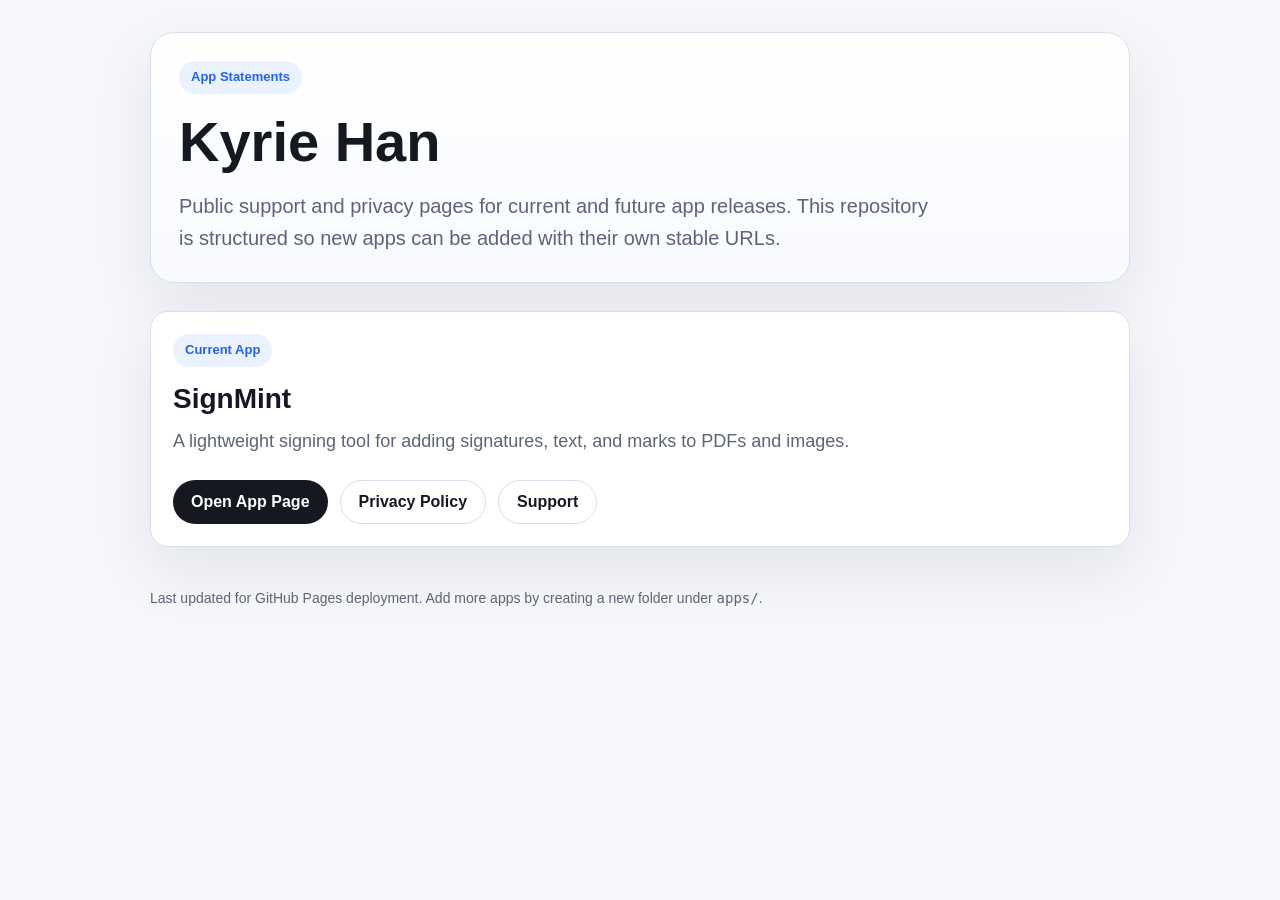
==== index.html @ ff6e24cd "first commit" ====
<!DOCTYPE html>
<html lang="en">
  <head>
    <meta charset="UTF-8" />
    <meta name="viewport" content="width=device-width, initial-scale=1.0" />
    <title>Kyrie Han App Statements</title>
    <meta
      name="description"
      content="Support pages and privacy policy statements for apps published by Kyrie Han."
    />
    <link rel="stylesheet" href="./assets/site.css" />
  </head>
  <body>
    <main class="page">
      <section class="hero">
        <div class="eyebrow">App Statements</div>
        <h1>Kyrie Han</h1>
        <p class="lead">
          Public support and privacy pages for current and future app releases.
          This repository is structured so new apps can be added with their own
          stable URLs.
        </p>
      </section>

      <section class="section">
        <div class="grid">
          <article class="panel">
            <div class="eyebrow">Current App</div>
            <h2 style="margin-top: 16px">SignMint</h2>
            <p class="lead" style="margin-top: 12px; font-size: 18px">
              A lightweight signing tool for adding signatures, text, and marks
              to PDFs and images.
            </p>
            <div class="quick-links">
              <a class="button" href="./apps/signmint/">Open App Page</a>
              <a class="button-secondary" href="./apps/signmint/privacy/"
                >Privacy Policy</a
              >
              <a class="button-secondary" href="./apps/signmint/support/"
                >Support</a
              >
            </div>
          </article>
        </div>
      </section>

      <footer class="footer">
        Last updated for GitHub Pages deployment. Add more apps by creating a new
        folder under <code>apps/</code>.
      </footer>
    </main>
  </body>
</html>
---- assets/site.css ----
:root {
  color-scheme: light;
  --bg: #f6f7fb;
  --surface: #ffffff;
  --surface-muted: #f0f3f8;
  --text: #151821;
  --muted: #5c6475;
  --line: #d9dfeb;
  --accent: #2463eb;
  --accent-soft: #eaf1ff;
  --success: #0f9f6e;
  --shadow: 0 24px 60px rgba(16, 24, 40, 0.08);
  --radius: 18px;
  --content-width: 980px;
}

* {
  box-sizing: border-box;
}

html,
body {
  margin: 0;
  padding: 0;
  background: var(--bg);
  color: var(--text);
  font-family: Inter, -apple-system, BlinkMacSystemFont, "Segoe UI", sans-serif;
  line-height: 1.6;
}

a {
  color: var(--accent);
  text-decoration: none;
}

a:hover {
  text-decoration: underline;
}

.page {
  width: min(calc(100% - 32px), var(--content-width));
  margin: 0 auto;
  padding: 32px 0 64px;
}

.hero {
  padding: 28px;
  border: 1px solid var(--line);
  border-radius: 24px;
  background: linear-gradient(180deg, #ffffff 0%, #f8faff 100%);
  box-shadow: var(--shadow);
}

.eyebrow {
  display: inline-flex;
  align-items: center;
  gap: 8px;
  padding: 6px 12px;
  border-radius: 999px;
  background: var(--accent-soft);
  color: var(--accent);
  font-size: 13px;
  font-weight: 600;
}

h1,
h2,
h3 {
  margin: 0;
  letter-spacing: 0;
  line-height: 1.15;
}

h1 {
  margin-top: 16px;
  font-size: clamp(36px, 5vw, 56px);
}

h2 {
  font-size: 28px;
}

h3 {
  font-size: 20px;
}

p {
  margin: 0;
}

.lead {
  margin-top: 16px;
  max-width: 760px;
  font-size: 20px;
  color: var(--muted);
}

.hero-actions,
.quick-links {
  display: flex;
  flex-wrap: wrap;
  gap: 12px;
  margin-top: 24px;
}

.button,
.button-secondary {
  display: inline-flex;
  align-items: center;
  justify-content: center;
  min-height: 44px;
  padding: 0 18px;
  border-radius: 999px;
  font-weight: 600;
}

.button {
  background: var(--text);
  color: #ffffff;
}

.button:hover {
  text-decoration: none;
}

.button-secondary {
  border: 1px solid var(--line);
  background: var(--surface);
  color: var(--text);
}

.button-secondary:hover {
  text-decoration: none;
}

.section {
  margin-top: 28px;
}

.grid {
  display: grid;
  gap: 18px;
  grid-template-columns: repeat(auto-fit, minmax(260px, 1fr));
}

.panel {
  padding: 22px;
  border: 1px solid var(--line);
  border-radius: var(--radius);
  background: var(--surface);
  box-shadow: var(--shadow);
}

.panel-muted {
  background: var(--surface-muted);
}

.meta {
  display: grid;
  gap: 12px;
  margin-top: 18px;
}

.meta-item {
  padding: 14px 16px;
  border: 1px solid var(--line);
  border-radius: 14px;
  background: var(--surface);
}

.meta-label {
  font-size: 13px;
  font-weight: 600;
  color: var(--muted);
}

.meta-value {
  margin-top: 4px;
  font-size: 16px;
}

.list {
  margin: 14px 0 0;
  padding-left: 18px;
}

.list li + li {
  margin-top: 8px;
}

.policy {
  display: grid;
  gap: 18px;
  margin-top: 24px;
}

.policy section {
  padding: 22px;
  border: 1px solid var(--line);
  border-radius: var(--radius);
  background: var(--surface);
}

.policy section p + p,
.policy section p + ul,
.policy section ul + p {
  margin-top: 12px;
}

.footer {
  margin-top: 40px;
  font-size: 14px;
  color: var(--muted);
}

.breadcrumb {
  margin-bottom: 16px;
  font-size: 14px;
  color: var(--muted);
}

@media (max-width: 640px) {
  .page {
    width: min(calc(100% - 24px), var(--content-width));
    padding-top: 20px;
  }

  .hero,
  .panel,
  .policy section {
    padding: 18px;
    border-radius: 16px;
  }

  .lead {
    font-size: 18px;
  }
}
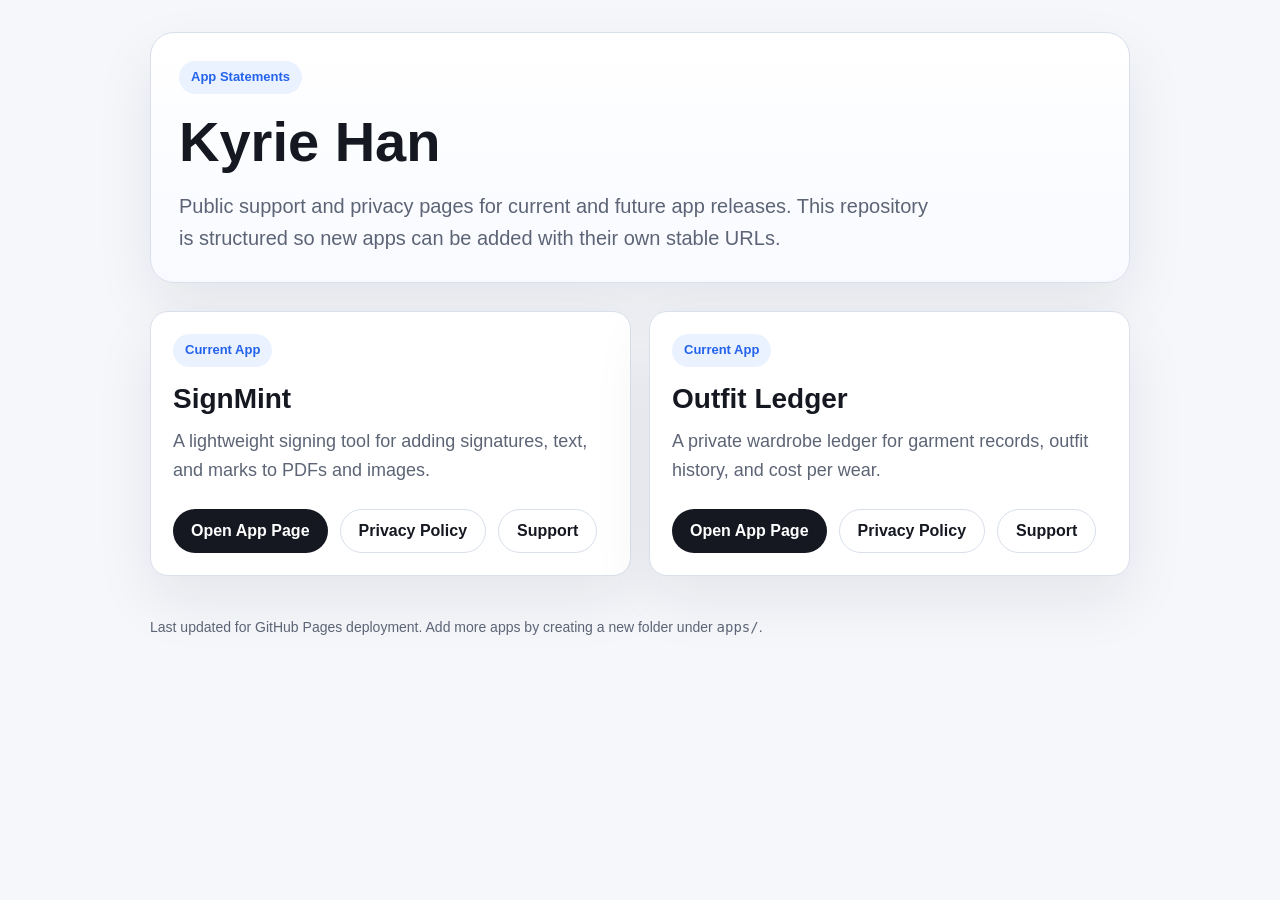
==== commit 7b943966: "for outfit" ====
--- a/index.html
+++ b/index.html
@@ -41,6 +41,24 @@
               >
             </div>
           </article>
+
+          <article class="panel">
+            <div class="eyebrow">Current App</div>
+            <h2 style="margin-top: 16px">Outfit Ledger</h2>
+            <p class="lead" style="margin-top: 12px; font-size: 18px">
+              A private wardrobe ledger for garment records, outfit history, and
+              cost per wear.
+            </p>
+            <div class="quick-links">
+              <a class="button" href="./apps/outfit-ledger/">Open App Page</a>
+              <a class="button-secondary" href="./apps/outfit-ledger/privacy/"
+                >Privacy Policy</a
+              >
+              <a class="button-secondary" href="./apps/outfit-ledger/support/"
+                >Support</a
+              >
+            </div>
+          </article>
         </div>
       </section>
 
@@ -51,4 +69,3 @@
     </main>
   </body>
 </html>
-
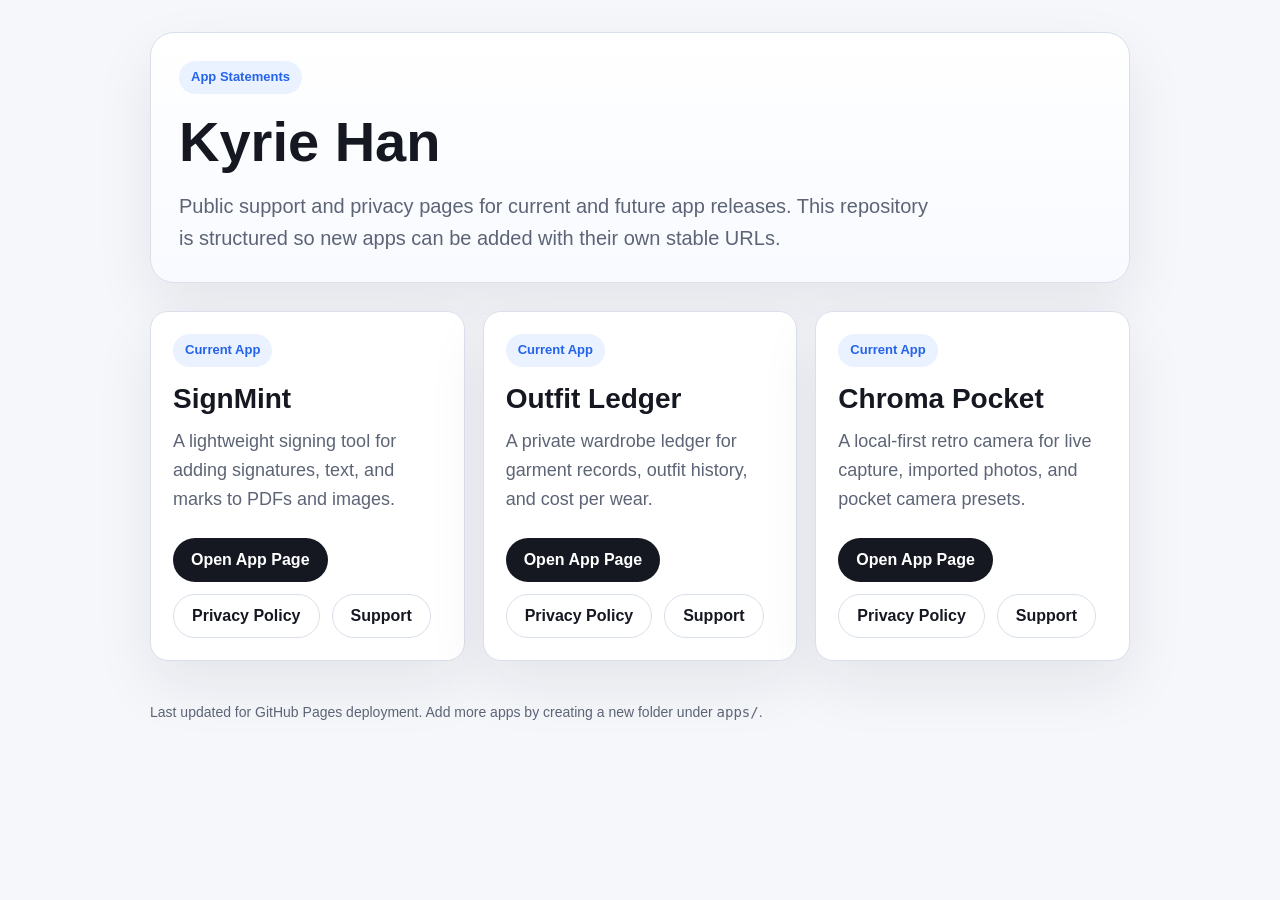
==== commit 69f920bd: "chroma" ====
--- a/index.html
+++ b/index.html
@@ -59,6 +59,24 @@
               >
             </div>
           </article>
+
+          <article class="panel">
+            <div class="eyebrow">Current App</div>
+            <h2 style="margin-top: 16px">Chroma Pocket</h2>
+            <p class="lead" style="margin-top: 12px; font-size: 18px">
+              A local-first retro camera for live capture, imported photos, and
+              pocket camera presets.
+            </p>
+            <div class="quick-links">
+              <a class="button" href="./apps/chroma-pocket/">Open App Page</a>
+              <a class="button-secondary" href="./apps/chroma-pocket/privacy/"
+                >Privacy Policy</a
+              >
+              <a class="button-secondary" href="./apps/chroma-pocket/support/"
+                >Support</a
+              >
+            </div>
+          </article>
         </div>
       </section>
 
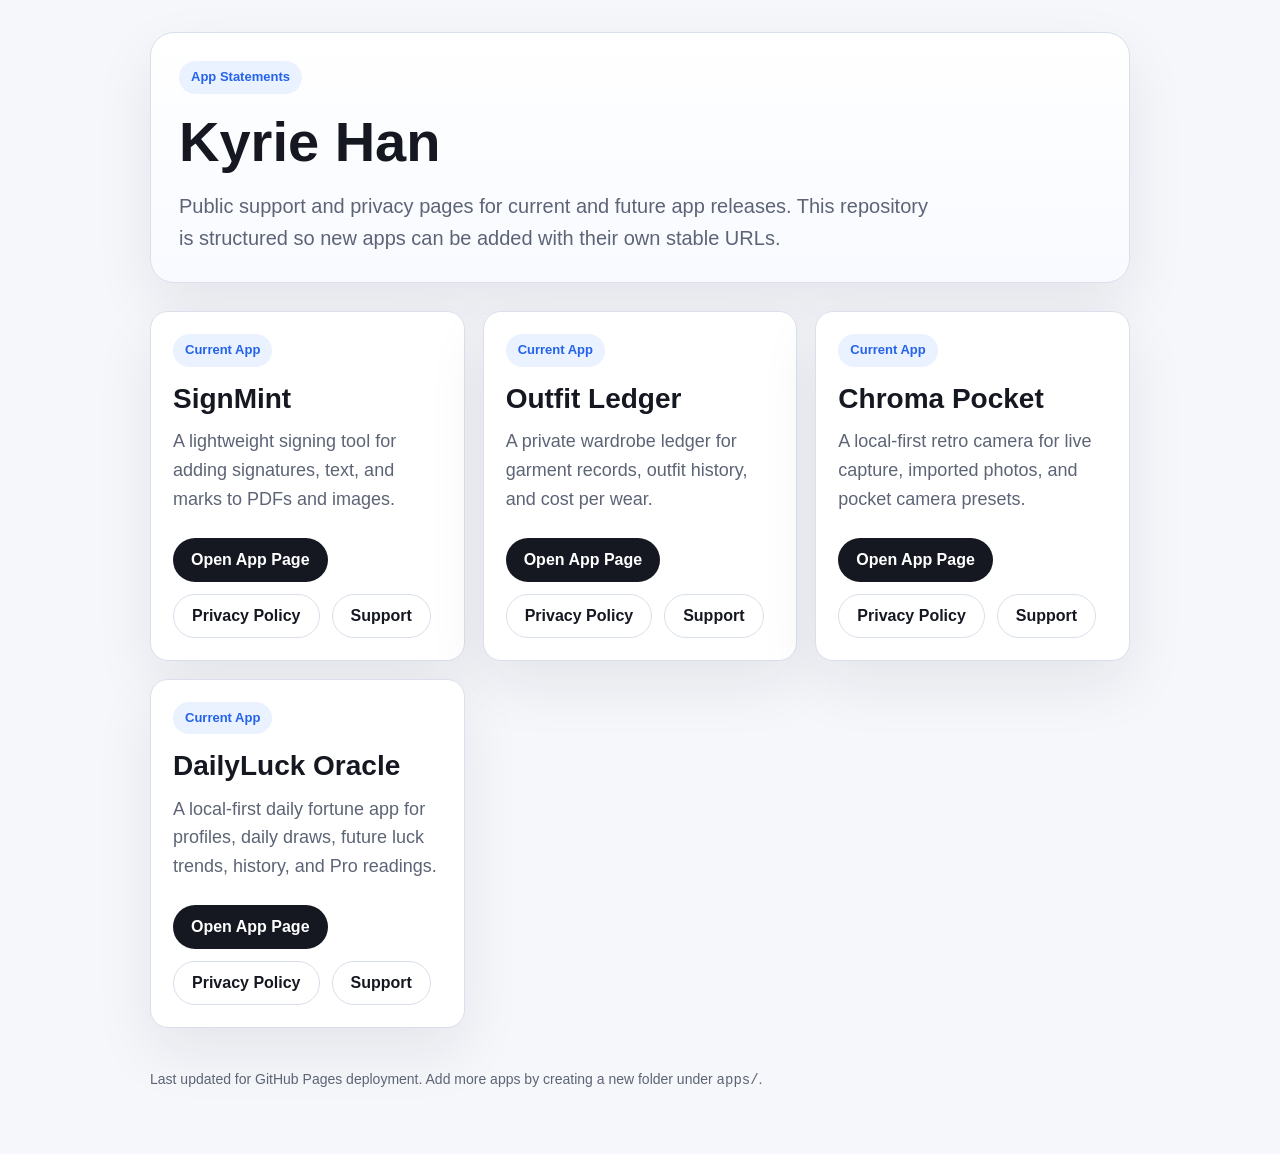
==== commit 3532d923: "daily-luck" ====
--- a/index.html
+++ b/index.html
@@ -77,6 +77,24 @@
               >
             </div>
           </article>
+
+          <article class="panel">
+            <div class="eyebrow">Current App</div>
+            <h2 style="margin-top: 16px">DailyLuck Oracle</h2>
+            <p class="lead" style="margin-top: 12px; font-size: 18px">
+              A local-first daily fortune app for profiles, daily draws, future
+              luck trends, history, and Pro readings.
+            </p>
+            <div class="quick-links">
+              <a class="button" href="./apps/dailyluck-oracle/">Open App Page</a>
+              <a class="button-secondary" href="./apps/dailyluck-oracle/privacy/"
+                >Privacy Policy</a
+              >
+              <a class="button-secondary" href="./apps/dailyluck-oracle/support/"
+                >Support</a
+              >
+            </div>
+          </article>
         </div>
       </section>
 
